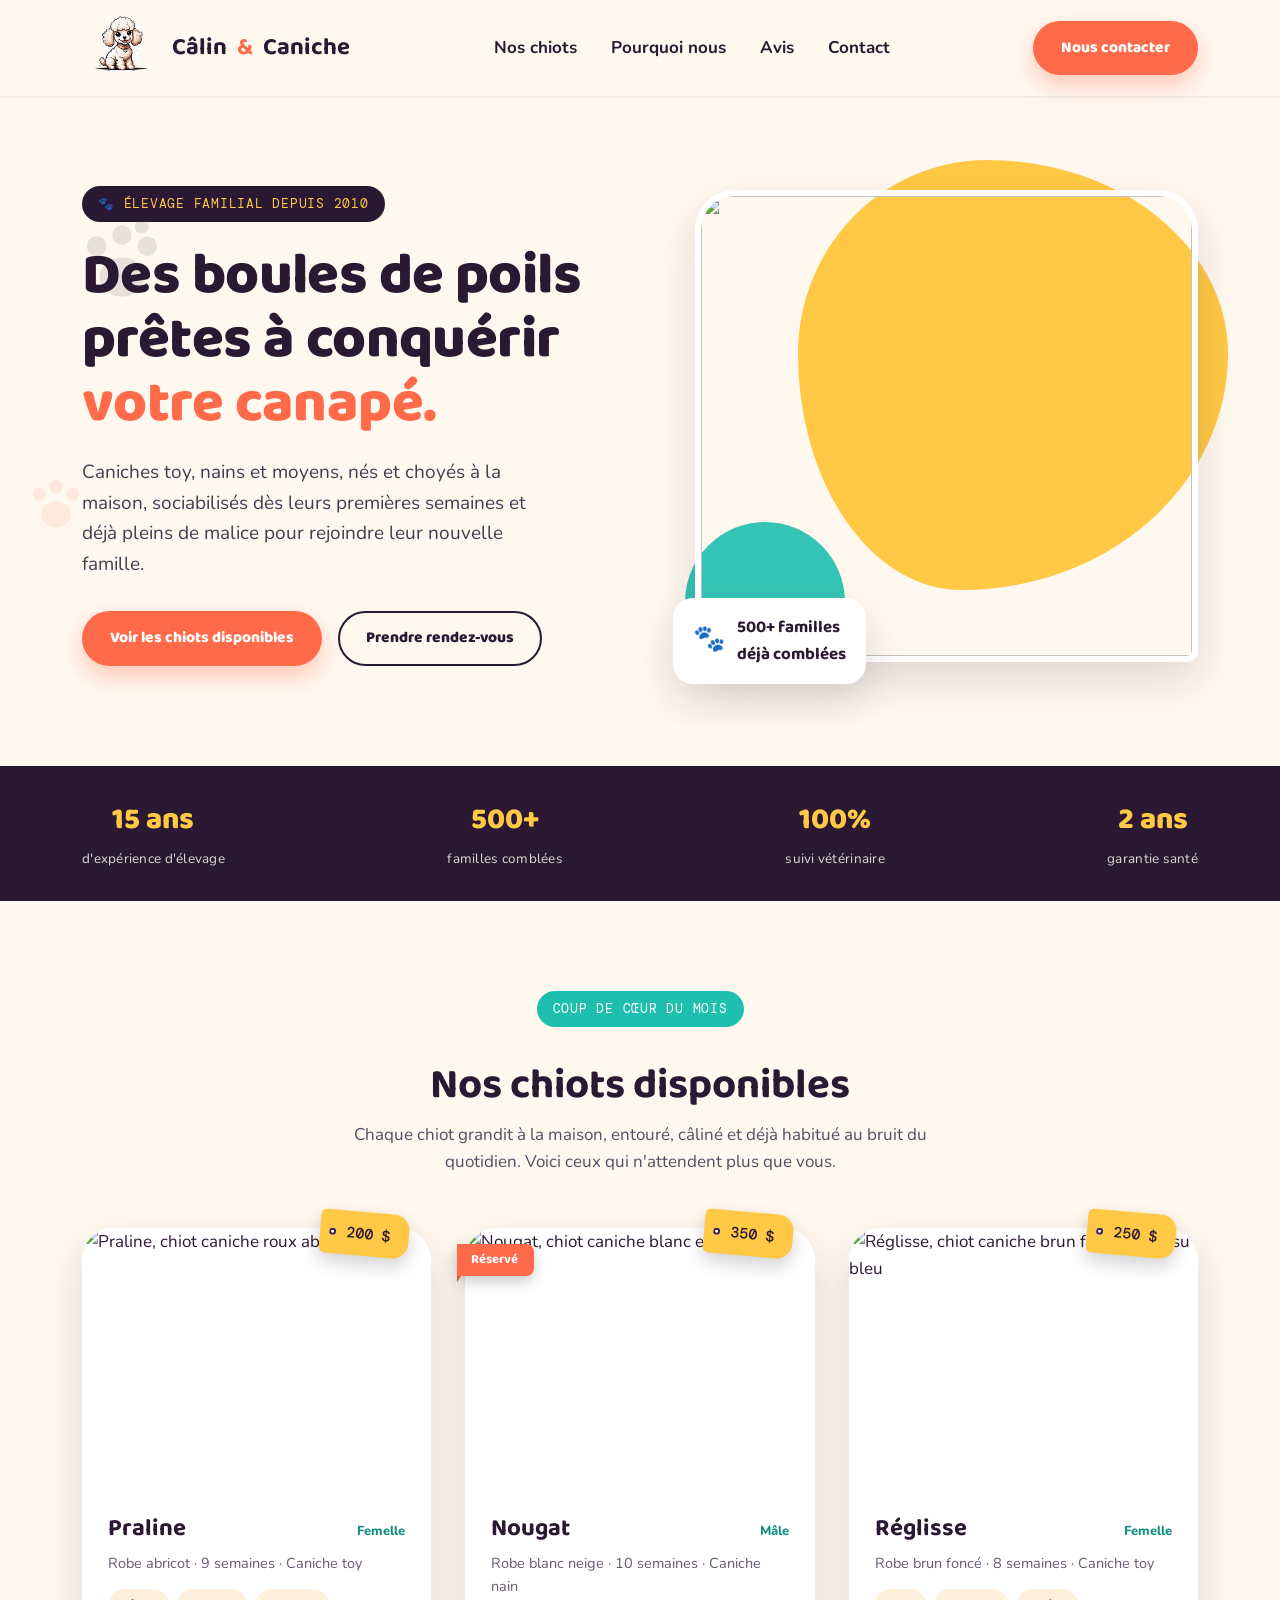
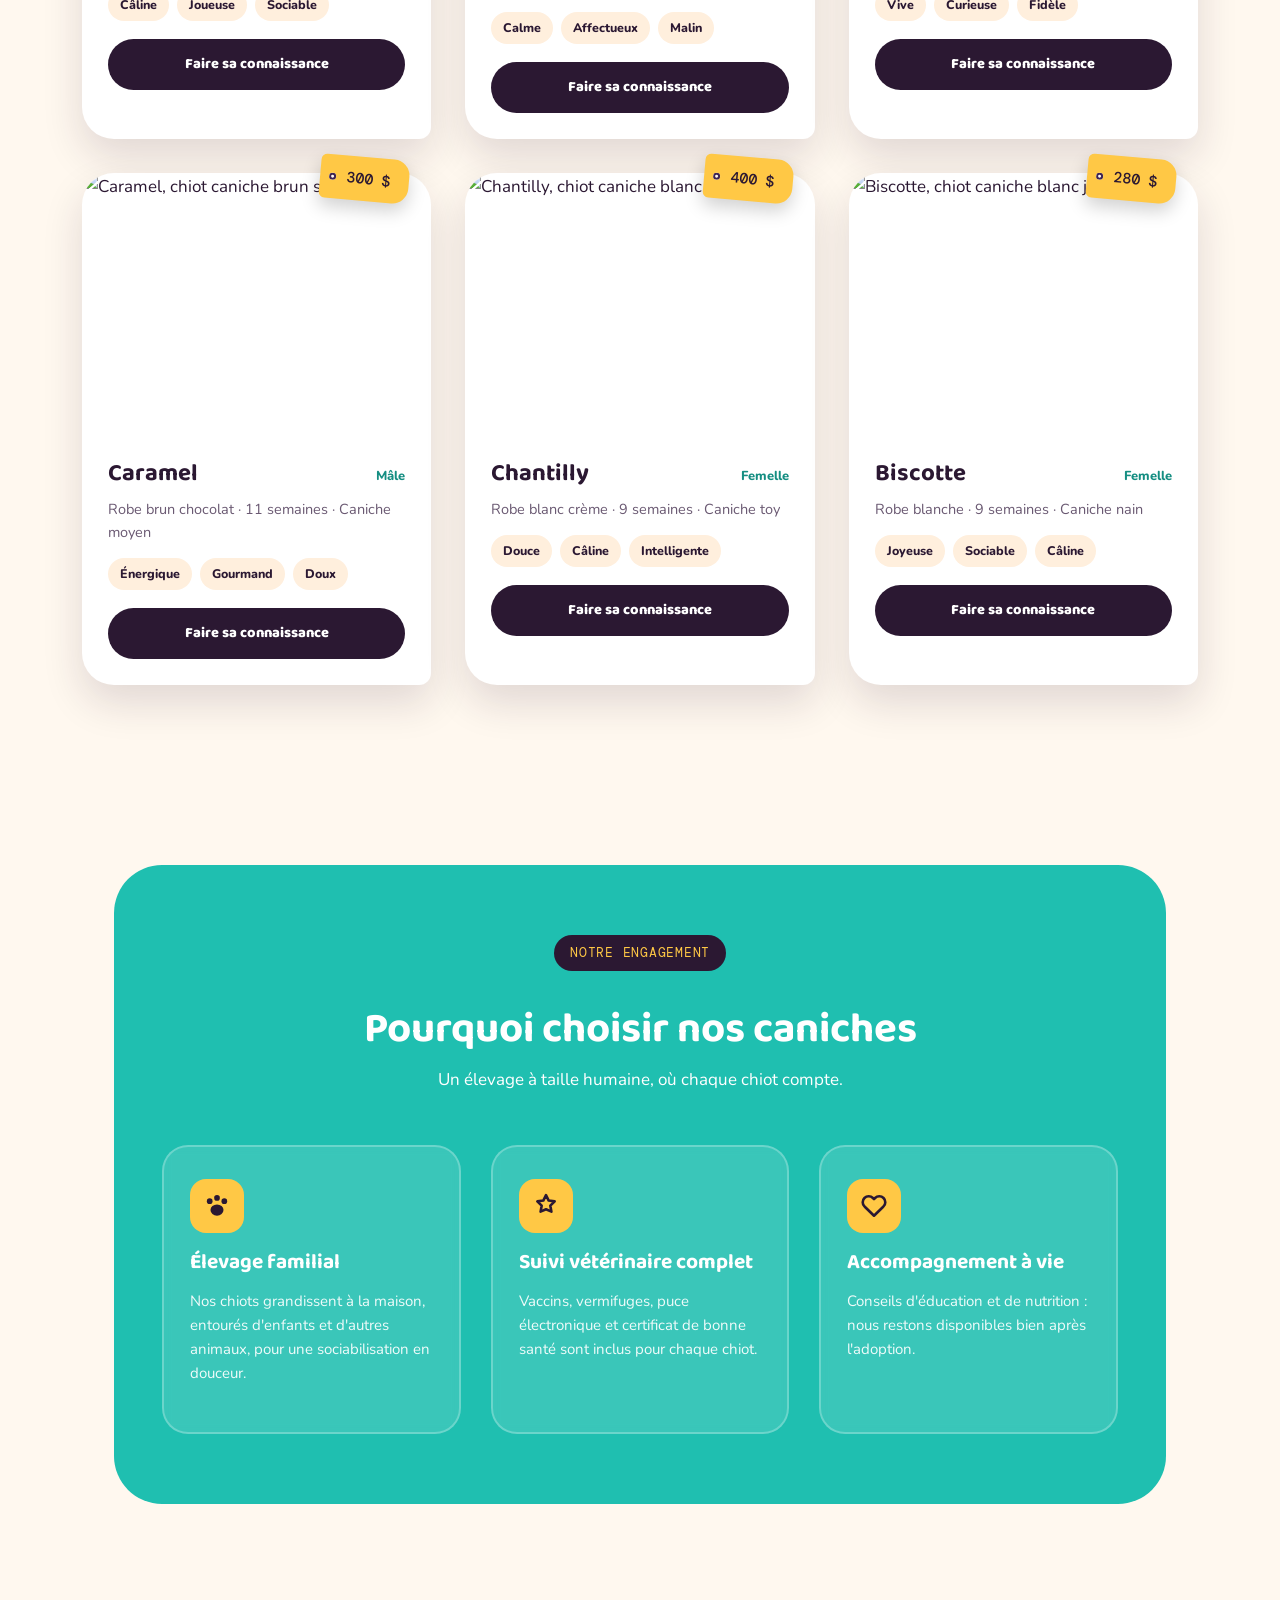
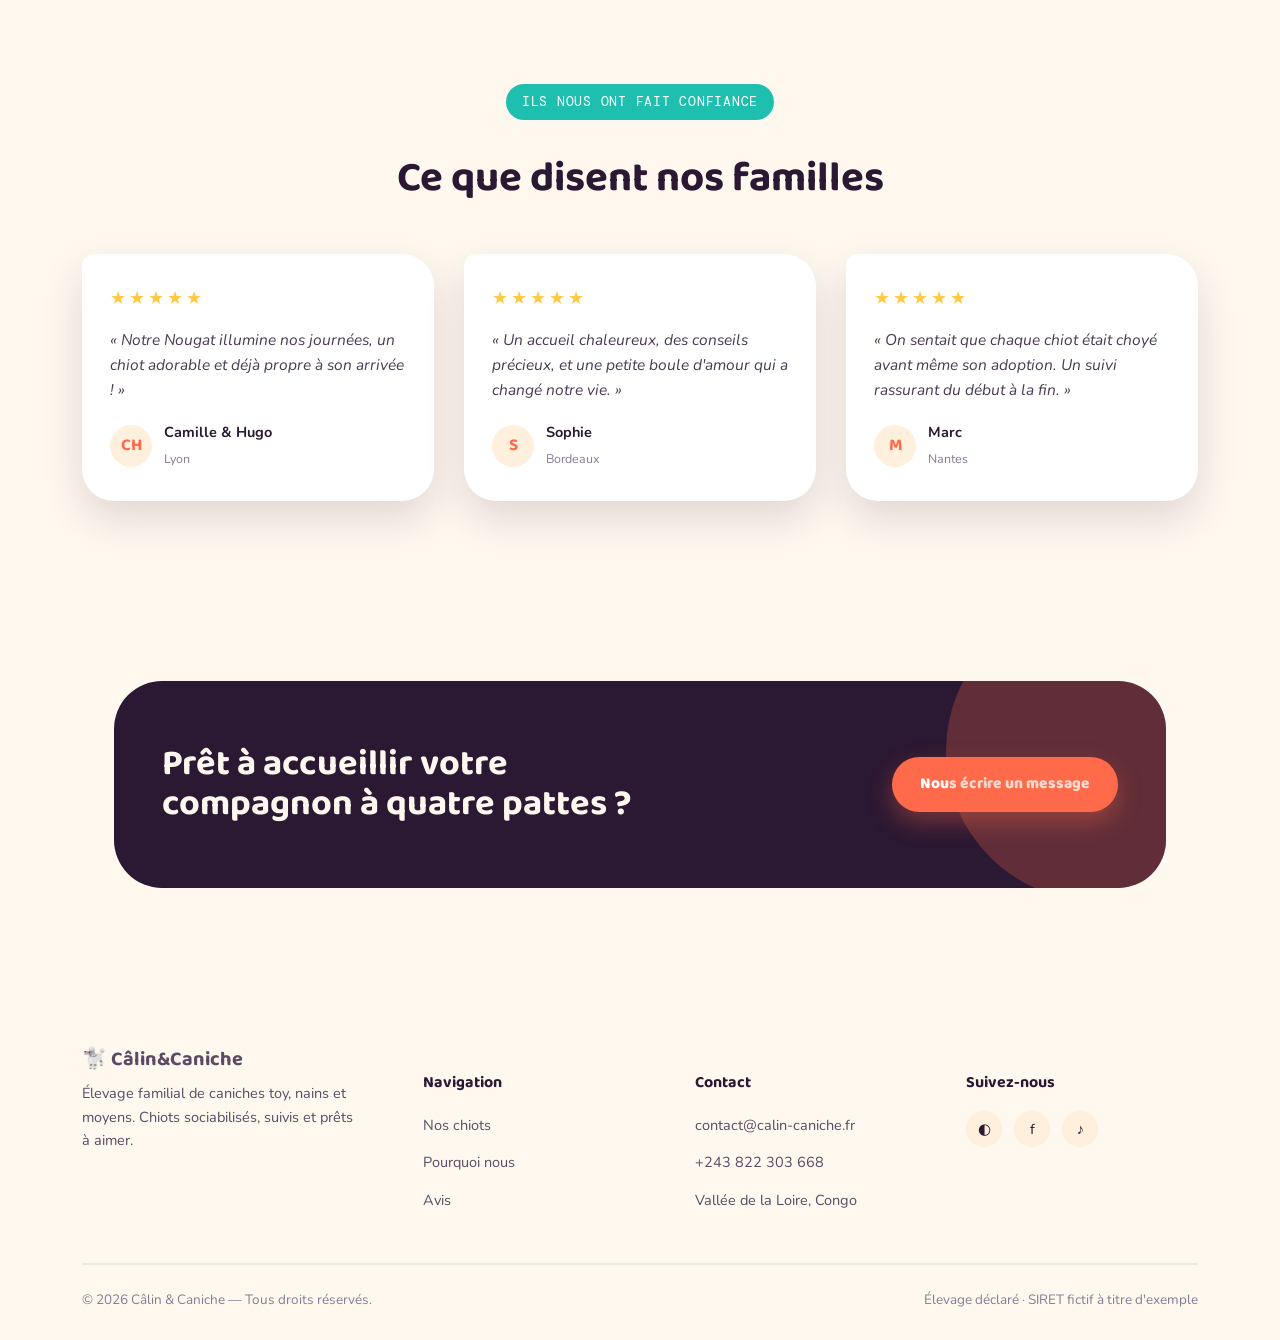
==== index.html @ e9e0a6a8 "premier commit, configuration" ====
<!doctype html>
<html lang="fr">
  <head>
    <meta charset="UTF-8" />
    <meta name="viewport" content="width=device-width, initial-scale=1.0" />
    <title>Câlin & Caniche — Élevage familial de caniches</title>
    <link rel="preconnect" href="https://fonts.googleapis.com" />
    <link rel="preconnect" href="https://fonts.gstatic.com" crossorigin />
    <link
      href="https://fonts.googleapis.com/css2?family=Baloo+2:wght@500;600;700;800&family=Nunito:ital,wght@0,400;0,600;0,700;0,800;1,600&family=DM+Mono:wght@500&display=swap"
      rel="stylesheet"
    />
    <link rel="stylesheet" href="style.css" />
  </head>
  <body>
    <header class="site">
      <div class="nav">
        <a href="#" class="logo">
          <img src="images/3-removebg-preview.png" alt="" />
          <p>Câlin</p>
          <p class="dot">&</p>
          <p>Caniche</p>
        </a>

        <!-- <a href="#" class="logo"><img src="images/logo.png" alt="">🐩 Câlin<span class="dot">&</span>Caniche</a> -->
        <nav class="links">
          <a href="#chiots">Nos chiots</a>
          <a href="#pourquoi">Pourquoi nous</a>
          <a href="#avis">Avis</a>
          <a href="#contact">Contact</a>
        </nav>
        <a href="https://wa.me/243822303668" class="btn btn-coral"
          >Nous contacter</a
        >
      </div>
    </header>

    <section class="hero">
      <div class="paw-bg">
        <svg
          width="90"
          height="90"
          style="top: 120px; left: 6%"
          viewBox="0 0 64 64"
          fill="var(--plum)"
        >
          <ellipse cx="32" cy="42" rx="16" ry="14" />
          <circle cx="14" cy="20" r="7" />
          <circle cx="32" cy="12" r="7" />
          <circle cx="50" cy="20" r="7" />
          <circle cx="46" cy="6" r="5" />
        </svg>
        <svg
          width="60"
          height="60"
          style="top: 60%; left: 2%"
          viewBox="0 0 64 64"
          fill="var(--coral)"
        >
          <ellipse cx="32" cy="42" rx="16" ry="14" />
          <circle cx="14" cy="20" r="7" />
          <circle cx="32" cy="12" r="7" />
          <circle cx="50" cy="20" r="7" />
        </svg>
      </div>
      <div class="wrap">
        <div class="hero-copy">
          <span class="eyebrow">🐾 Élevage familial depuis 2010</span>
          <h1>
            Des boules de poils<br />prêtes à conquérir<br /><span
              >votre canapé.</span
            >
          </h1>
          <p class="lead">
            Caniches toy, nains et moyens, nés et choyés à la maison,
            sociabilisés dès leurs premières semaines et déjà pleins de malice
            pour rejoindre leur nouvelle famille.
          </p>
          <div class="cta-row">
            <a href="#chiots" class="btn btn-coral"
              >Voir les chiots disponibles</a
            >
            <a href="#contact" class="btn btn-outline">Prendre rendez-vous</a>
          </div>
        </div>
        <div class="hero-art">
          <div class="blob"></div>
          <div class="blob-2"></div>
          <div class="hero-photo">
            <!-- <img
              src="https://images.unsplash.com/photo-1535914191444-2a3b177956c7?fm=jpg&q=80&w=900&auto=format&fit=crop"
              alt="Chiot caniche roux abricot, langue tirée, plein de malice"
            /> -->
            <img
              src="https://tse1.explicit.bing.net/th/id/OIP.CbDaAPAIcUBhJoUq0YxvnAHaHa?r=0&pid=ImgDet&w=199&h=199&c=7&dpr=1,5&o=7&rm=3"
              alt=""
            />
            <!-- <video autoplay muted loop playsinline>
              <source
                src="https://www.pexels.com/download/video/19828344/"
                type="video/mp4"
              />
            </video> -->
          </div>
          <div class="hero-badge">
            <span class="num">🐾</span> 500+ familles<br />déjà comblées
          </div>
        </div>
      </div>
    </section>

    <div class="stats">
      <div class="wrap">
        <div class="item"><b>15 ans</b><span>d'expérience d'élevage</span></div>
        <div class="item"><b>500+</b><span>familles comblées</span></div>
        <div class="item"><b>100%</b><span>suivi vétérinaire</span></div>
        <div class="item"><b>2 ans</b><span>garantie santé</span></div>
      </div>
    </div>

    <section id="chiots">
      <div class="wrap">
        <div class="section-head">
          <span class="eyebrow">Coup de cœur du mois</span>
          <h2>Nos chiots disponibles</h2>
          <p>
            Chaque chiot grandit à la maison, entouré, câliné et déjà habitué au
            bruit du quotidien. Voici ceux qui n'attendent plus que vous.
          </p>
        </div>

        <div class="dog-grid">
          <article class="dog-card">
            <div class="tag-price">200 $</div>
            <div class="dog-photo">
              <img
                src="https://images.unsplash.com/photo-1535914191444-2a3b177956c7?fm=jpg&q=80&w=700&auto=format&fit=crop"
                alt="Praline, chiot caniche roux abricot"
              />
            </div>
            <div class="dog-body">
              <div class="dog-name-row">
                <span class="dog-name">Praline</span
                ><span class="dog-sex">Femelle</span>
              </div>
              <div class="dog-meta">
                Robe abricot · 9 semaines · Caniche toy
              </div>
              <div class="chip-row">
                <span class="chip">Câline</span><span class="chip">Joueuse</span
                ><span class="chip">Sociable</span>
              </div>
              <a
                href="https://wa.me/243822303668?text=Bonjour,%20je%20suis%20intéressé%20par%20Praline.%20Est-elle%20toujours%20disponible%20?"
                class="btn btn-dark"
                >Faire sa connaissance</a
              >
            </div>
          </article>

          <article class="dog-card">
            <div class="ribbon">Réservé</div>
            <div class="tag-price">350 $</div>
            <div class="dog-photo">
              <img
                src="https://images.unsplash.com/photo-1591703225792-9a0feeca2e9c?fm=jpg&q=80&w=700&auto=format&fit=crop"
                alt="Nougat, chiot caniche blanc en manteau"
              />
            </div>
            <div class="dog-body">
              <div class="dog-name-row">
                <span class="dog-name">Nougat</span
                ><span class="dog-sex">Mâle</span>
              </div>
              <div class="dog-meta">
                Robe blanc neige · 10 semaines · Caniche nain
              </div>
              <div class="chip-row">
                <span class="chip">Calme</span
                ><span class="chip">Affectueux</span
                ><span class="chip">Malin</span>
              </div>
              <a href="#contact" class="btn btn-dark">Faire sa connaissance</a>
            </div>
          </article>

          <article class="dog-card">
            <div class="tag-price">250 $</div>
            <div class="dog-photo">
              <img
                src="https://images.unsplash.com/photo-1617330430529-fcc9778f60da?fm=jpg&q=80&w=700&auto=format&fit=crop"
                alt="Réglisse, chiot caniche brun foncé sur tissu bleu"
              />
            </div>
            <div class="dog-body">
              <div class="dog-name-row">
                <span class="dog-name">Réglisse</span
                ><span class="dog-sex">Femelle</span>
              </div>
              <div class="dog-meta">
                Robe brun foncé · 8 semaines · Caniche toy
              </div>
              <div class="chip-row">
                <span class="chip">Vive</span><span class="chip">Curieuse</span
                ><span class="chip">Fidèle</span>
              </div>
              <a href="#contact" class="btn btn-dark">Faire sa connaissance</a>
            </div>
          </article>

          <article class="dog-card">
            <div class="tag-price">300 $</div>
            <div class="dog-photo">
              <img
                src="https://images.unsplash.com/photo-1598411406847-267377a2cf9c?fm=jpg&q=80&w=700&auto=format&fit=crop"
                alt="Caramel, chiot caniche brun sur l'herbe"
              />
            </div>
            <div class="dog-body">
              <div class="dog-name-row">
                <span class="dog-name">Caramel</span
                ><span class="dog-sex">Mâle</span>
              </div>
              <div class="dog-meta">
                Robe brun chocolat · 11 semaines · Caniche moyen
              </div>
              <div class="chip-row">
                <span class="chip">Énergique</span
                ><span class="chip">Gourmand</span
                ><span class="chip">Doux</span>
              </div>
              <a href="#contact" class="btn btn-dark">Faire sa connaissance</a>
            </div>
          </article>

          <article class="dog-card">
            <div class="tag-price">400 $</div>
            <div class="dog-photo">
              <img
                src="https://images.unsplash.com/photo-1612035674129-7840a6e7f43a?fm=jpg&q=80&w=700&auto=format&fit=crop"
                alt="Chantilly, chiot caniche blanc crème"
              />
            </div>
            <div class="dog-body">
              <div class="dog-name-row">
                <span class="dog-name">Chantilly</span
                ><span class="dog-sex">Femelle</span>
              </div>
              <div class="dog-meta">
                Robe blanc crème · 9 semaines · Caniche toy
              </div>
              <div class="chip-row">
                <span class="chip">Douce</span><span class="chip">Câline</span
                ><span class="chip">Intelligente</span>
              </div>
              <a href="#contact" class="btn btn-dark">Faire sa connaissance</a>
            </div>
          </article>

          <article class="dog-card">
            <div class="tag-price">280 $</div>
            <div class="dog-photo">
              <img
                src="https://images.unsplash.com/photo-1591703225792-9a0feeca2e9c?fm=jpg&q=80&w=700&auto=format&fit=crop&flip=h"
                alt="Biscotte, chiot caniche blanc joueur"
              />
            </div>
            <div class="dog-body">
              <div class="dog-name-row">
                <span class="dog-name">Biscotte</span
                ><span class="dog-sex">Femelle</span>
              </div>
              <div class="dog-meta">
                Robe blanche · 9 semaines · Caniche nain
              </div>
              <div class="chip-row">
                <span class="chip">Joyeuse</span
                ><span class="chip">Sociable</span
                ><span class="chip">Câline</span>
              </div>
              <a href="#contact" class="btn btn-dark">Faire sa connaissance</a>
            </div>
          </article>
        </div>
      </div>
    </section>

    <section id="pourquoi">
      <div class="wrap">
        <div class="features">
          <div class="section-head">
            <span class="eyebrow">Notre engagement</span>
            <h2>Pourquoi choisir nos caniches</h2>
            <p>Un élevage à taille humaine, où chaque chiot compte.</p>
          </div>
          <div class="feat-grid">
            <div class="feat-card">
              <div class="feat-icon">
                <svg
                  width="26"
                  height="26"
                  viewBox="0 0 64 64"
                  fill="var(--plum)"
                >
                  <ellipse cx="32" cy="42" rx="16" ry="14" />
                  <circle cx="14" cy="20" r="7" />
                  <circle cx="32" cy="12" r="7" />
                  <circle cx="50" cy="20" r="7" />
                </svg>
              </div>
              <h3>Élevage familial</h3>
              <p>
                Nos chiots grandissent à la maison, entourés d'enfants et
                d'autres animaux, pour une sociabilisation en douceur.
              </p>
            </div>
            <div class="feat-card">
              <div class="feat-icon">
                <svg
                  width="26"
                  height="26"
                  viewBox="0 0 24 24"
                  fill="none"
                  stroke="var(--plum)"
                  stroke-width="2.4"
                  stroke-linecap="round"
                  stroke-linejoin="round"
                >
                  <path
                    d="M12 2l2.5 5 5.5.7-4 4 1 5.5L12 15l-5 2.2 1-5.5-4-4 5.5-.7z"
                  />
                </svg>
              </div>
              <h3>Suivi vétérinaire complet</h3>
              <p>
                Vaccins, vermifuges, puce électronique et certificat de bonne
                santé sont inclus pour chaque chiot.
              </p>
            </div>
            <div class="feat-card">
              <div class="feat-icon">
                <svg
                  width="26"
                  height="26"
                  viewBox="0 0 24 24"
                  fill="none"
                  stroke="var(--plum)"
                  stroke-width="2.4"
                  stroke-linecap="round"
                  stroke-linejoin="round"
                >
                  <path
                    d="M20.8 4.6a5.5 5.5 0 0 0-7.8 0L12 5.6l-1-1a5.5 5.5 0 0 0-7.8 7.8l1 1L12 21l7.8-7.6 1-1a5.5 5.5 0 0 0 0-7.8z"
                  />
                </svg>
              </div>
              <h3>Accompagnement à vie</h3>
              <p>
                Conseils d'éducation et de nutrition : nous restons disponibles
                bien après l'adoption.
              </p>
            </div>
          </div>
        </div>
      </div>
    </section>

    <section id="avis">
      <div class="wrap">
        <div class="section-head">
          <span class="eyebrow">Ils nous ont fait confiance</span>
          <h2>Ce que disent nos familles</h2>
        </div>
        <div class="testi-grid">
          <div class="testi-card">
            <div class="stars">★★★★★</div>
            <p class="quote">
              « Notre Nougat illumine nos journées, un chiot adorable et déjà
              propre à son arrivée ! »
            </p>
            <div class="testi-who">
              <div class="testi-avatar">CH</div>
              <div><b>Camille & Hugo</b><span>Lyon</span></div>
            </div>
          </div>
          <div class="testi-card">
            <div class="stars">★★★★★</div>
            <p class="quote">
              « Un accueil chaleureux, des conseils précieux, et une petite
              boule d'amour qui a changé notre vie. »
            </p>
            <div class="testi-who">
              <div class="testi-avatar">S</div>
              <div><b>Sophie</b><span>Bordeaux</span></div>
            </div>
          </div>
          <div class="testi-card">
            <div class="stars">★★★★★</div>
            <p class="quote">
              « On sentait que chaque chiot était choyé avant même son adoption.
              Un suivi rassurant du début à la fin. »
            </p>
            <div class="testi-who">
              <div class="testi-avatar">M</div>
              <div><b>Marc</b><span>Nantes</span></div>
            </div>
          </div>
        </div>
      </div>
    </section>

    <section id="contact">
      <div class="wrap">
        <div class="cta-banner">
          <div class="blob-3"></div>
          <h2>Prêt à accueillir votre compagnon à quatre pattes ?</h2>
          <a href="mailto:contact@calin-caniche.fr" class="btn btn-coral"
            >Nous écrire un message</a
          >
        </div>
      </div>
    </section>

    <footer>
      <div class="wrap">
        <div class="foot-grid">
          <div>
            <a href="#" class="logo" style="font-size: 20px"
              >🐩 Câlin&Caniche</a
            >
            <p class="foot-desc">
              Élevage familial de caniches toy, nains et moyens. Chiots
              sociabilisés, suivis et prêts à aimer.
            </p>
          </div>
          <div>
            <h4>Navigation</h4>
            <ul>
              <li><a href="#chiots">Nos chiots</a></li>
              <li><a href="#pourquoi">Pourquoi nous</a></li>
              <li><a href="#avis">Avis</a></li>
            </ul>
          </div>
          <div>
            <h4>Contact</h4>
            <ul>
              <li>
                <a href="mailto:contact@calin-caniche.fr"
                  >contact@calin-caniche.fr</a
                >
              </li>
              <li><a href="tel:2438200000000">+243 822 303 668</a></li>
              <li><a href="#">Vallée de la Loire, Congo</a></li>
            </ul>
          </div>
          <div>
            <h4>Suivez-nous</h4>
            <div class="social-row">
              <a href="#" aria-label="Instagram">◐</a>
              <a href="#" aria-label="Facebook">f</a>
              <a href="#" aria-label="TikTok">♪</a>
            </div>
          </div>
        </div>
        <div class="foot-bottom">
          <span>© 2026 Câlin & Caniche — Tous droits réservés.</span>
          <span>Élevage déclaré · SIRET fictif à titre d'exemple</span>
        </div>
      </div>
    </footer>
  </body>
</html>
---- style.css ----
:root {
  --cream: #fff8ef;
  --cream-2: #ffefdd;
  --plum: #2b1832;
  --plum-2: #3e2452;
  --coral: #ff6b4a;
  --coral-dark: #e1502f;
  --turquoise: #1fbfb0;
  --turquoise-dark: #158e82;
  --yellow: #ffc845;
  --pink: #ff8fa6;
  --ink: #2b1832;
  --white: #ffffff;
  --shadow: 0 18px 40px rgba(43, 24, 50, 0.14);
}

* {
  box-sizing: border-box;
}
html {
  scroll-behavior: smooth;
}
body {
  margin: 0;
  background: var(--cream);
  /* background-color: white; */
  color: var(--ink);
  font-family: "Nunito", sans-serif;
  font-size: 17px;
  line-height: 1.6;
  overflow-x: hidden;
}
h1,
h2,
h3,
.logo {
  font-family: "Baloo 2", sans-serif;
  line-height: 1.1;
  margin: 0;
}
a {
  color: inherit;
  text-decoration: none;
}
img {
  max-width: 100%;
  display: block;
}
.mono {
  font-family: "DM Mono", monospace;
}
.wrap {
  max-width: 1180px;
  margin: 0 auto;
  padding: 0 32px;
}
::selection {
  background: var(--yellow);
  color: var(--plum);
}
:focus-visible {
  outline: 3px solid var(--turquoise);
  outline-offset: 3px;
}

/* ---------- decorative paw pattern ---------- */
.paw-bg {
  position: absolute;
  inset: 0;
  pointer-events: none;
  overflow: hidden;
  z-index: 0;
}
.paw-bg svg {
  position: absolute;
  opacity: 0.1;
}

/* ---------- NAV ---------- */
header.site {
  position: sticky;
  top: 0;
  z-index: 50;
  background: rgba(255, 248, 239, 0.88);
  backdrop-filter: blur(10px);
  border-bottom: 2px solid rgba(43, 24, 50, 0.06);
  margin: 0;
  padding: 0;
}
.nav {
  display: flex;
  align-items: center;
  justify-content: space-between;
  padding: 8px 32px;
  max-width: 1180px;
  margin: 0 auto;
}
.logo {
  font-size: 24px;
  font-weight: 700;
  color: var(--plum);
  display: flex;
  align-items: center;
  gap: 10px;
  /* border: 1px solid black; */
}
.logo .dot {
  color: var(--coral);
}
.logo img {
  padding: 0;
  margin: 0;
  width: 80px;
  height: 80px;
  object-fit: contain;
  padding-bottom: 10px;
  /* border: 1px solid black; */
}
nav.links {
  display: flex;
  gap: 34px;
  font-weight: 700;
}
nav.links a {
  position: relative;
  padding: 4px 0;
}
nav.links a::after {
  content: "";
  position: absolute;
  left: 0;
  bottom: -4px;
  width: 0;
  height: 3px;
  background: var(--coral);
  border-radius: 4px;
  transition: width 0.25s ease;
}
nav.links a:hover::after {
  width: 100%;
}
.btn {
  display: inline-flex;
  align-items: center;
  justify-content: center;
  gap: 8px;
  padding: 13px 26px;
  border-radius: 999px;
  font-weight: 800;
  font-family: "Baloo 2", sans-serif;
  font-size: 15.5px;
  border: 2px solid transparent;
  cursor: pointer;
  transition:
    transform 0.18s ease,
    box-shadow 0.18s ease;
}
.btn:hover {
  transform: translateY(-3px);
}
.btn-coral {
  background: var(--coral);
  color: var(--white);
  box-shadow: 0 10px 24px rgba(255, 107, 74, 0.35);
}
.btn-coral:hover {
  box-shadow: 0 14px 30px rgba(255, 107, 74, 0.45);
}
.btn-outline {
  background: transparent;
  color: var(--plum);
  border-color: var(--plum);
}
.btn-outline:hover {
  background: var(--plum);
  color: var(--white);
}
.btn-dark {
  background: var(--plum);
  color: var(--white);
}
.btn-dark:hover {
  box-shadow: 0 14px 30px rgba(43, 24, 50, 0.35);
}

/* ---------- HERO ---------- */
.hero {
  position: relative;
  padding: 88px 0 60px;
  overflow: hidden;
}
.hero .wrap {
  position: relative;
  z-index: 2;
  display: grid;
  grid-template-columns: 1.05fr 0.95fr;
  gap: 56px;
  align-items: center;
}
.eyebrow {
  display: inline-flex;
  align-items: center;
  gap: 8px;
  background: var(--plum);
  color: var(--yellow);
  font-family: "DM Mono", monospace;
  font-size: 12.5px;
  letter-spacing: 0.06em;
  padding: 8px 16px;
  border-radius: 999px;
  margin-bottom: 22px;
  text-transform: uppercase;
}
.hero h1 {
  font-size: clamp(38px, 5vw, 58px);
  color: var(--plum);
  font-weight: 800;
  letter-spacing: -0.01em;
}
.hero h1 span {
  color: var(--coral);
}
.hero p.lead {
  font-size: 19px;
  color: #4a3a52;
  max-width: 480px;
  margin: 22px 0 32px;
}
.hero .cta-row {
  display: flex;
  gap: 16px;
  flex-wrap: wrap;
}

.hero-art {
  position: relative;
}
.blob {
  position: absolute;
  width: 430px;
  height: 430px;
  border-radius: 44% 56% 62% 38% / 45% 45% 55% 55%;
  background: var(--yellow);
  top: -30px;
  right: -30px;
  z-index: 0;
}
.blob-2 {
  position: absolute;
  width: 160px;
  height: 160px;
  border-radius: 50%;
  background: var(--turquoise);
  bottom: -20px;
  left: -10px;
  z-index: 0;
  opacity: 0.9;
}
.hero-photo {
  position: relative;
  z-index: 1;
  border-radius: 40px 40px 12px 40px;
  overflow: hidden;
  box-shadow: var(--shadow);
  border: 6px solid var(--white);
}
.hero-photo img {
  width: 100%;
  height: 460px;
  object-fit: cover;
}
.hero-badge {
  position: absolute;
  z-index: 3;
  bottom: -22px;
  left: -22px;
  background: var(--white);
  border-radius: 20px;
  padding: 16px 20px;
  box-shadow: var(--shadow);
  display: flex;
  align-items: center;
  gap: 12px;
  font-family: "Baloo 2";
  font-weight: 700;
  color: var(--plum);
}
.hero-badge .num {
  font-size: 26px;
  color: var(--coral);
}

/* ---------- STAT STRIP ---------- */
.stats {
  background: var(--plum);
  color: var(--cream);
  padding: 30px 0;
  margin-top: 40px;
}
.stats .wrap {
  display: flex;
  justify-content: space-between;
  flex-wrap: wrap;
  gap: 24px;
  text-align: center;
}
.stats .item b {
  display: block;
  font-family: "Baloo 2";
  font-size: 30px;
  color: var(--yellow);
  font-weight: 800;
}
.stats .item span {
  font-size: 13.5px;
  opacity: 0.85;
  letter-spacing: 0.02em;
}

/* ---------- SECTION HEADERS ---------- */
section {
  padding: 90px 0;
  position: relative;
}
.section-head {
  max-width: 620px;
  margin: 0 auto 52px;
  text-align: center;
}
.section-head .eyebrow {
  background: var(--turquoise);
  color: var(--white);
}
.section-head h2 {
  font-size: clamp(30px, 4vw, 42px);
  color: var(--plum);
  margin-top: 14px;
}
.section-head p {
  color: #5b4a63;
  margin-top: 12px;
  font-size: 17px;
}

/* ---------- DOG CARDS ---------- */
.dog-grid {
  display: grid;
  grid-template-columns: repeat(3, 1fr);
  gap: 34px;
}
.dog-card {
  position: relative;
  background: var(--white);
  border-radius: 32px 32px 12px 32px;
  box-shadow: var(--shadow);
  overflow: visible;
  padding-bottom: 26px;
  transition:
    transform 0.25s ease,
    box-shadow 0.25s ease;
}
.dog-card:hover {
  transform: translateY(-8px);
  box-shadow: 0 26px 50px rgba(43, 24, 50, 0.2);
}
.dog-photo {
  position: relative;
  border-radius: 32px 32px 0 0;
  overflow: hidden;
  height: 260px;
}
.dog-photo img {
  width: 100%;
  height: 100%;
  object-fit: cover;
  transition: transform 0.5s ease;
}
.dog-card:hover .dog-photo img {
  transform: scale(1.06);
}

.tag-price {
  position: absolute;
  top: -16px;
  right: 22px;
  z-index: 4;
  background: var(--yellow);
  color: var(--plum);
  padding: 10px 18px 10px 26px;
  font-family: "DM Mono", monospace;
  font-weight: 500;
  font-size: 15px;
  border-radius: 6px 16px 16px 6px;
  transform: rotate(5deg);
  box-shadow: 0 8px 18px rgba(0, 0, 0, 0.18);
}
.tag-price::before {
  content: "";
  position: absolute;
  left: 9px;
  top: 50%;
  transform: translateY(-50%);
  width: 7px;
  height: 7px;
  border-radius: 50%;
  background: var(--cream);
  box-shadow: inset 0 0 0 2px var(--plum-2);
}

.ribbon {
  position: absolute;
  top: 16px;
  left: -8px;
  z-index: 4;
  background: var(--coral);
  color: var(--white);
  font-family: "Baloo 2";
  font-weight: 700;
  font-size: 13px;
  padding: 6px 16px 6px 14px;
  border-radius: 0 8px 8px 0;
  box-shadow: 0 6px 14px rgba(0, 0, 0, 0.2);
}
.ribbon::after {
  content: "";
  position: absolute;
  left: 0;
  top: 100%;
  border-width: 6px 4px 0 0;
  border-style: solid;
  border-color: var(--coral-dark) transparent transparent transparent;
}

.dog-body {
  padding: 22px 26px 0;
}
.dog-name-row {
  display: flex;
  justify-content: space-between;
  align-items: baseline;
}
.dog-name {
  font-family: "Baloo 2";
  font-size: 24px;
  font-weight: 700;
  color: var(--plum);
}
.dog-sex {
  font-size: 13px;
  color: var(--turquoise-dark);
  font-weight: 800;
}
.dog-meta {
  font-size: 14.5px;
  color: #6a5972;
  margin-top: 4px;
}
.chip-row {
  display: flex;
  flex-wrap: wrap;
  gap: 8px;
  margin: 14px 0 18px;
}
.chip {
  background: var(--cream-2);
  color: var(--plum);
  font-size: 12.5px;
  font-weight: 800;
  padding: 6px 12px;
  border-radius: 999px;
}
.dog-body .btn {
  width: 100%;
  padding: 12px;
  font-size: 14.5px;
}

/* ---------- FEATURES ---------- */
.features {
  background: var(--turquoise);
  border-radius: 48px;
  margin: 0 32px;
  padding: 70px 48px;
  color: var(--white);
}
.features .section-head h2,
.features .section-head p {
  color: var(--white);
}
.features .section-head .eyebrow {
  background: var(--plum);
  color: var(--yellow);
}
.feat-grid {
  display: grid;
  grid-template-columns: repeat(3, 1fr);
  gap: 30px;
}
.feat-card {
  background: rgba(255, 255, 255, 0.12);
  border: 2px solid rgba(255, 255, 255, 0.25);
  border-radius: 26px;
  padding: 32px 26px;
  backdrop-filter: blur(4px);
}
.feat-icon {
  width: 54px;
  height: 54px;
  border-radius: 16px;
  background: var(--yellow);
  display: flex;
  align-items: center;
  justify-content: center;
  margin-bottom: 18px;
}
.feat-card h3 {
  font-family: "Baloo 2";
  font-size: 21px;
  margin-bottom: 10px;
}
.feat-card p {
  font-size: 15px;
  opacity: 0.92;
}

/* ---------- TESTIMONIALS ---------- */
.testi-grid {
  display: grid;
  grid-template-columns: repeat(3, 1fr);
  gap: 30px;
}
.testi-card {
  background: var(--white);
  border-radius: 12px 32px 32px 32px;
  padding: 30px 28px;
  box-shadow: var(--shadow);
  position: relative;
}
.testi-card .stars {
  color: var(--yellow);
  font-size: 18px;
  letter-spacing: 3px;
  margin-bottom: 14px;
}
.testi-card p.quote {
  font-size: 15.5px;
  color: #4a3a52;
  font-style: italic;
}
.testi-who {
  margin-top: 18px;
  display: flex;
  align-items: center;
  gap: 12px;
}
.testi-avatar {
  width: 42px;
  height: 42px;
  border-radius: 50%;
  background: var(--cream-2);
  display: flex;
  align-items: center;
  justify-content: center;
  font-family: "Baloo 2";
  font-weight: 700;
  color: var(--coral);
}
.testi-who b {
  display: block;
  font-size: 14.5px;
  color: var(--plum);
}
.testi-who span {
  font-size: 12.5px;
  color: #8a7a91;
}

/* ---------- CTA BANNER ---------- */
.cta-banner {
  background: var(--plum);
  border-radius: 48px;
  margin: 0 32px;
  padding: 64px 48px;
  display: flex;
  align-items: center;
  justify-content: space-between;
  gap: 30px;
  flex-wrap: wrap;
  color: var(--cream);
  position: relative;
  overflow: hidden;
}
.cta-banner h2 {
  font-size: clamp(26px, 3.4vw, 36px);
  max-width: 520px;
}
.cta-banner .blob-3 {
  position: absolute;
  width: 300px;
  height: 300px;
  border-radius: 50%;
  background: var(--coral);
  opacity: 0.25;
  right: -80px;
  top: -80px;
}

/* ---------- FOOTER ---------- */
footer {
  padding: 70px 0 30px;
}
.foot-grid {
  display: grid;
  grid-template-columns: 1.3fr 1fr 1fr 1fr;
  gap: 40px;
  margin-bottom: 50px;
}
.foot-grid h4 {
  font-family: "Baloo 2";
  color: var(--plum);
  margin-bottom: 16px;
  font-size: 16px;
}
.foot-grid ul {
  list-style: none;
  padding: 0;
  margin: 0;
  display: flex;
  flex-direction: column;
  gap: 10px;
}
.foot-grid a {
  color: #5b4a63;
  font-size: 14.5px;
}
.foot-grid a:hover {
  color: var(--coral);
}
.foot-desc {
  color: #5b4a63;
  font-size: 14.5px;
  max-width: 280px;
  margin-top: 12px;
}
.foot-bottom {
  border-top: 2px solid rgba(43, 24, 50, 0.08);
  padding-top: 24px;
  display: flex;
  justify-content: space-between;
  flex-wrap: wrap;
  gap: 12px;
  font-size: 13.5px;
  color: #8a7a91;
}
.social-row {
  display: flex;
  gap: 12px;
}
.social-row a {
  width: 36px;
  height: 36px;
  border-radius: 50%;
  background: var(--cream-2);
  display: flex;
  align-items: center;
  justify-content: center;
  color: var(--plum);
}
.social-row a:hover {
  background: var(--coral);
  color: var(--white);
}

/* ---------- RESPONSIVE ---------- */
@media (max-width: 980px) {
  .hero .wrap {
    grid-template-columns: 1fr;
  }
  .hero-art {
    order: -1;
    max-width: 460px;
    margin: 0 auto;
  }
  .dog-grid,
  .feat-grid,
  .testi-grid {
    grid-template-columns: repeat(2, 1fr);
  }
  .foot-grid {
    grid-template-columns: 1fr 1fr;
  }
  .features,
  .cta-banner {
    margin: 0 16px;
    padding: 50px 26px;
  }
}
@media (max-width: 335px) {
  nav.links {
    display: none;
  }
  .wrap {
    padding: 0 20px;
  }
  .dog-grid,
  .feat-grid,
  .testi-grid {
    grid-template-columns: 1fr;
  }
  .stats .wrap {
    justify-content: center;
  }
  .foot-grid {
    grid-template-columns: 1fr;
  }
  .cta-banner {
    flex-direction: column;
    text-align: center;
  }
}
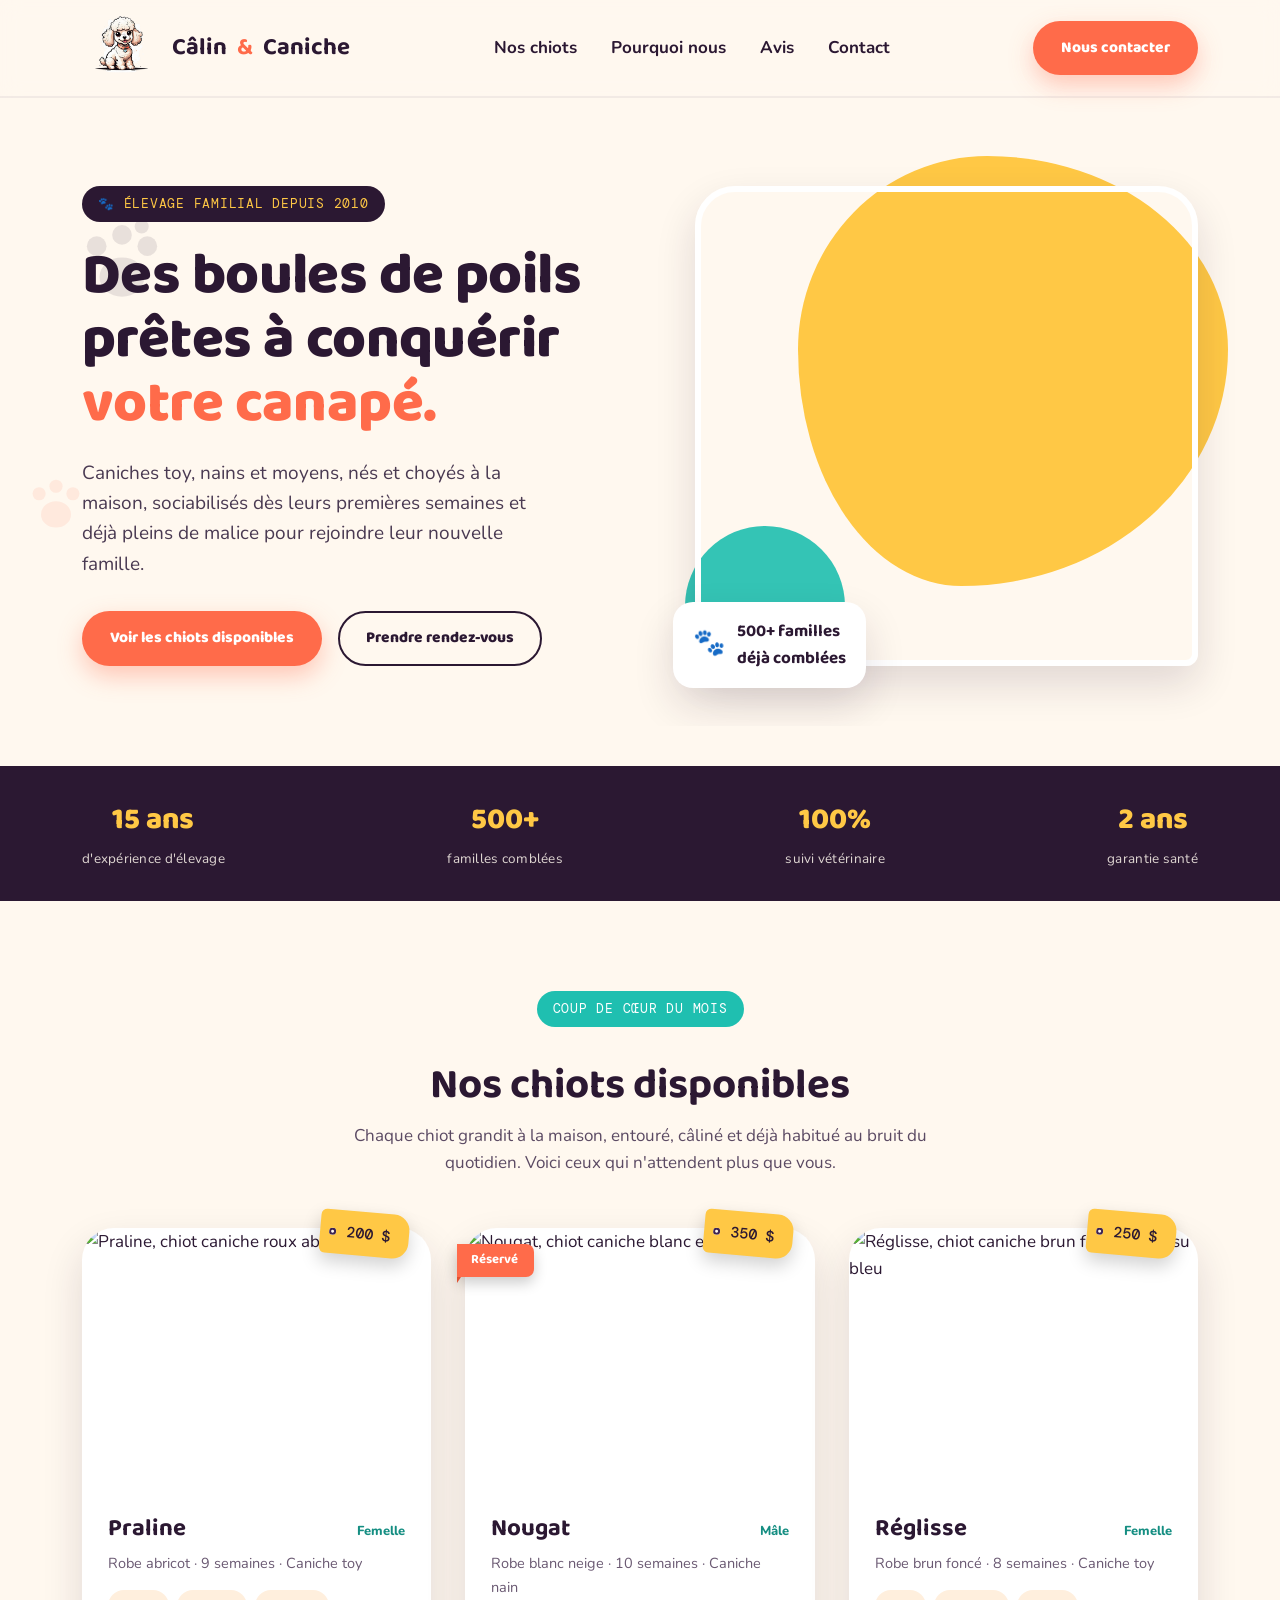
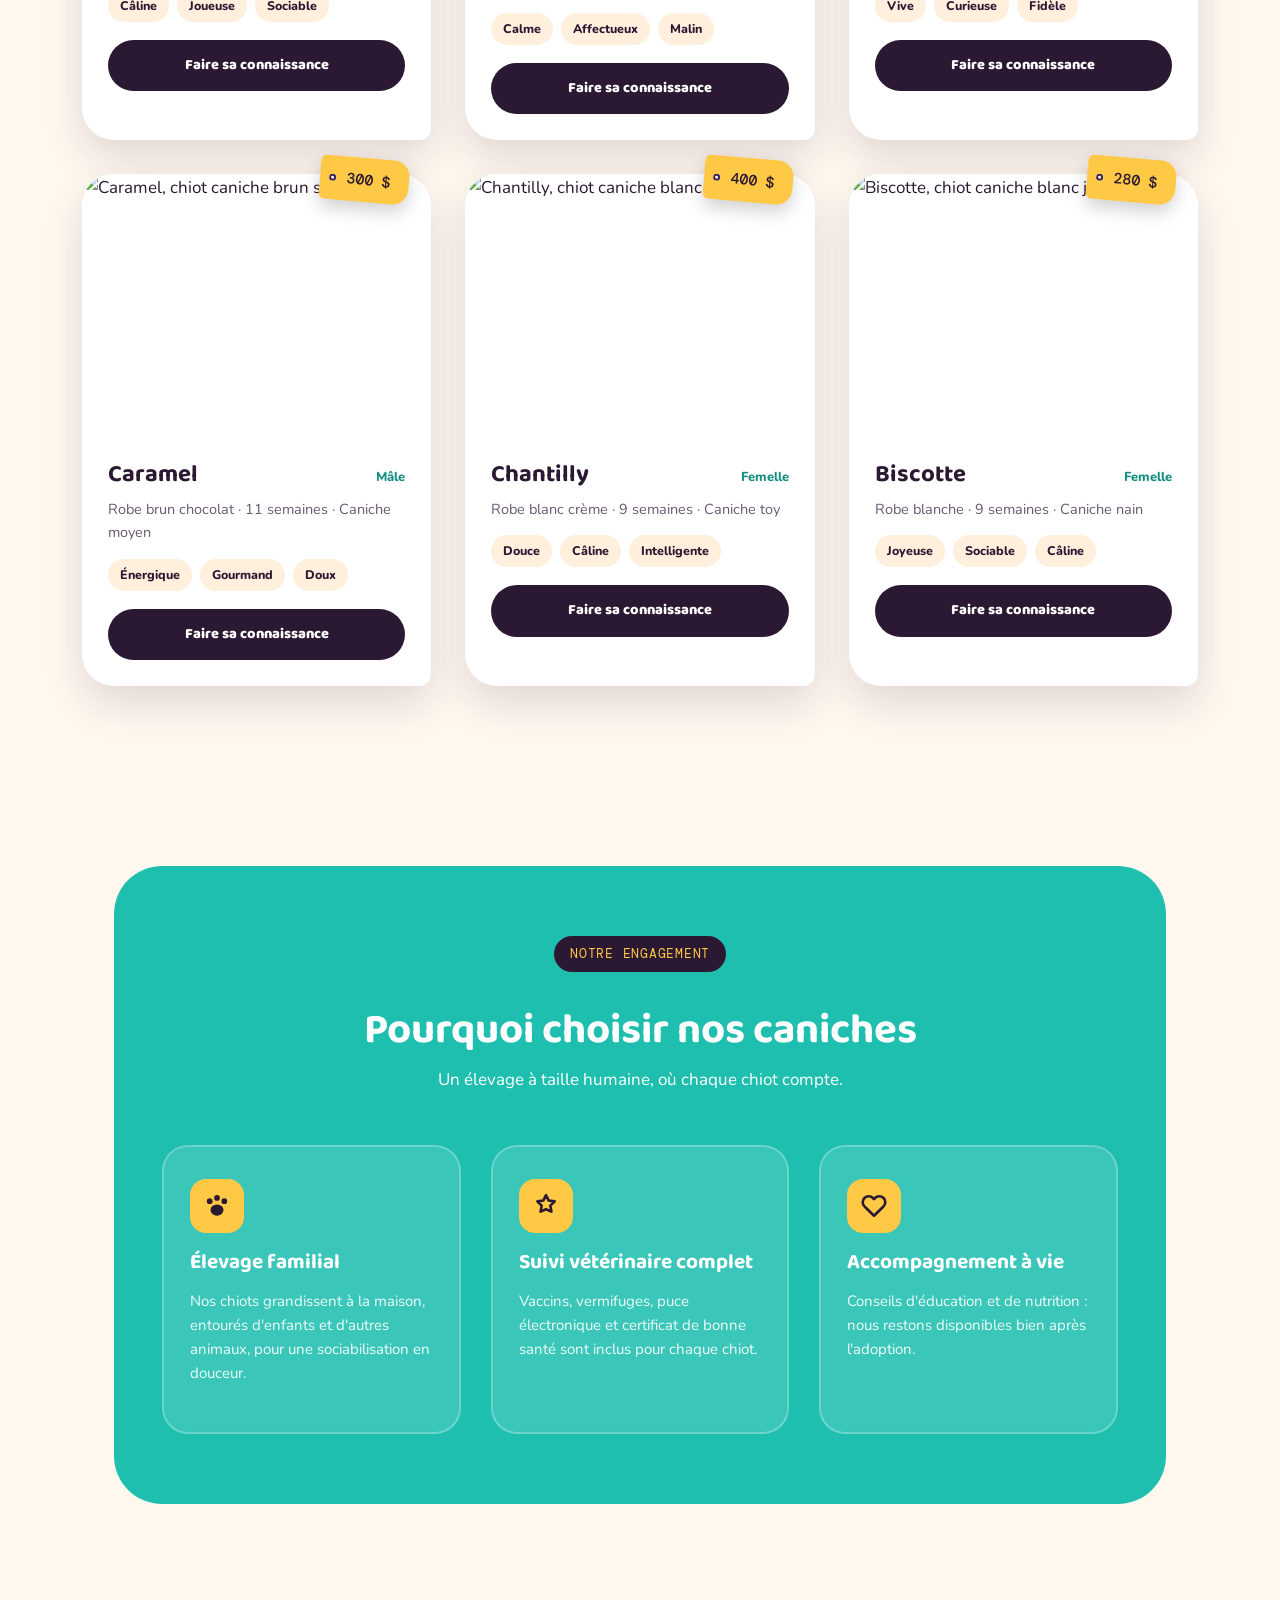
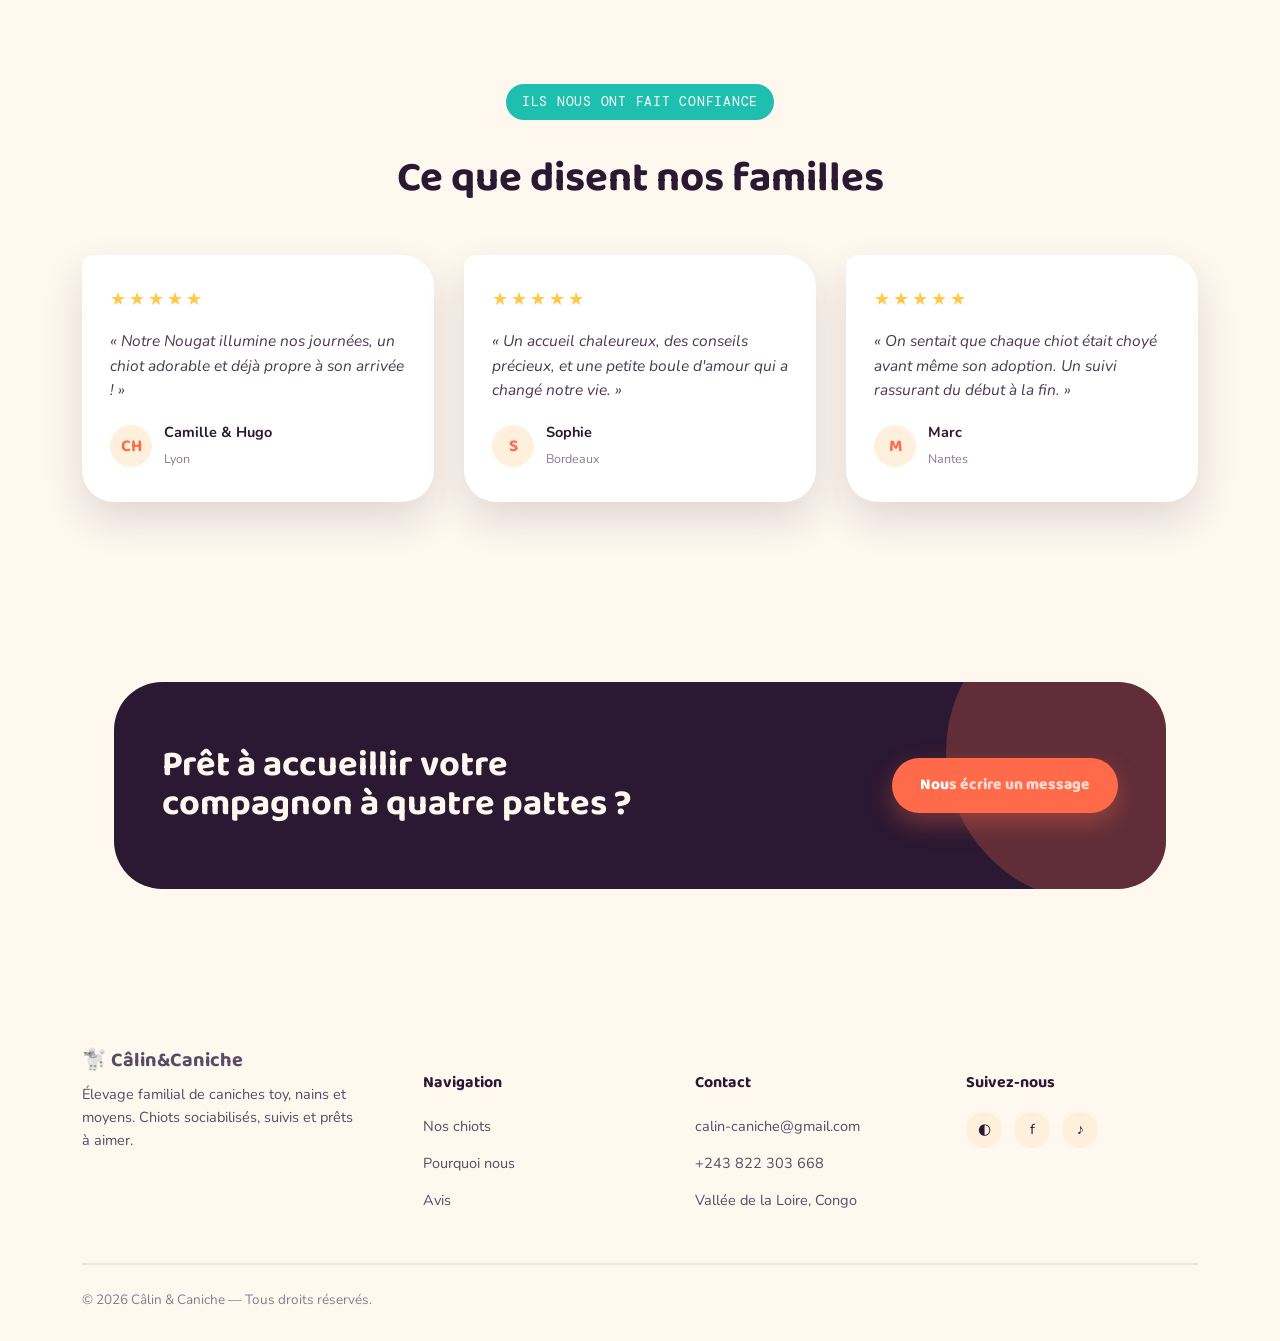
==== commit 6a303780: "integration de praline et de script" ====
--- a/index.html
+++ b/index.html
@@ -10,7 +10,7 @@
       href="https://fonts.googleapis.com/css2?family=Baloo+2:wght@500;600;700;800&family=Nunito:ital,wght@0,400;0,600;0,700;0,800;1,600&family=DM+Mono:wght@500&display=swap"
       rel="stylesheet"
     />
-    <link rel="stylesheet" href="style.css" />
+    <link rel="stylesheet" href="styles/style.css" />
   </head>
   <body>
     <header class="site">
@@ -91,16 +91,16 @@
               src="https://images.unsplash.com/photo-1535914191444-2a3b177956c7?fm=jpg&q=80&w=900&auto=format&fit=crop"
               alt="Chiot caniche roux abricot, langue tirée, plein de malice"
             /> -->
-            <img
+            <!-- <img
               src="https://tse1.explicit.bing.net/th/id/OIP.CbDaAPAIcUBhJoUq0YxvnAHaHa?r=0&pid=ImgDet&w=199&h=199&c=7&dpr=1,5&o=7&rm=3"
               alt=""
-            />
-            <!-- <video autoplay muted loop playsinline>
+            /> -->
+            <video autoplay muted loop playsinline>
               <source
                 src="https://www.pexels.com/download/video/19828344/"
                 type="video/mp4"
               />
-            </video> -->
+            </video>
           </div>
           <div class="hero-badge">
             <span class="num">🐾</span> 500+ familles<br />déjà comblées
@@ -150,9 +150,7 @@
                 <span class="chip">Câline</span><span class="chip">Joueuse</span
                 ><span class="chip">Sociable</span>
               </div>
-              <a
-                href="https://wa.me/243822303668?text=Bonjour,%20je%20suis%20intéressé%20par%20Praline.%20Est-elle%20toujours%20disponible%20?"
-                class="btn btn-dark"
+              <a href="praline.html" class="btn btn-dark"
                 >Faire sa connaissance</a
               >
             </div>
@@ -446,7 +444,7 @@
             <ul>
               <li>
                 <a href="mailto:contact@calin-caniche.fr"
-                  >contact@calin-caniche.fr</a
+                  >calin-caniche@gmail.com</a
                 >
               </li>
               <li><a href="tel:2438200000000">+243 822 303 668</a></li>
@@ -464,7 +462,7 @@
         </div>
         <div class="foot-bottom">
           <span>© 2026 Câlin & Caniche — Tous droits réservés.</span>
-          <span>Élevage déclaré · SIRET fictif à titre d'exemple</span>
+          <!-- <span>Élevage déclaré · SIRET fictif à titre d'exemple</span> -->
         </div>
       </div>
     </footer>
--- a/styles/style.css
+++ b/styles/style.css
@@ -0,0 +1,726 @@
+:root {
+  --cream: #fff8ef;
+  --cream-2: #ffefdd;
+  --plum: #2b1832;
+  --plum-2: #3e2452;
+  --coral: #ff6b4a;
+  --coral-dark: #e1502f;
+  --turquoise: #1fbfb0;
+  --turquoise-dark: #158e82;
+  --yellow: #ffc845;
+  --pink: #ff8fa6;
+  --ink: #2b1832;
+  --white: #ffffff;
+  --shadow: 0 18px 40px rgba(43, 24, 50, 0.14);
+}
+
+* {
+  box-sizing: border-box;
+}
+html {
+  scroll-behavior: smooth;
+}
+body {
+  margin: 0;
+  background: var(--cream);
+  /* background-color: white; */
+  color: var(--ink);
+  font-family: "Nunito", sans-serif;
+  font-size: 17px;
+  line-height: 1.6;
+  overflow-x: hidden;
+}
+h1,
+h2,
+h3,
+.logo {
+  font-family: "Baloo 2", sans-serif;
+  line-height: 1.1;
+  margin: 0;
+}
+a {
+  color: inherit;
+  text-decoration: none;
+}
+img {
+  max-width: 100%;
+  display: block;
+}
+.mono {
+  font-family: "DM Mono", monospace;
+}
+.wrap {
+  max-width: 1180px;
+  margin: 0 auto;
+  padding: 0 32px;
+}
+::selection {
+  background: var(--yellow);
+  color: var(--plum);
+}
+:focus-visible {
+  outline: 3px solid var(--turquoise);
+  outline-offset: 3px;
+}
+
+/* ---------- decorative paw pattern ---------- */
+.paw-bg {
+  position: absolute;
+  inset: 0;
+  pointer-events: none;
+  overflow: hidden;
+  z-index: 0;
+}
+.paw-bg svg {
+  position: absolute;
+  opacity: 0.1;
+}
+
+/* ---------- NAV ---------- */
+header.site {
+  position: sticky;
+  top: 0;
+  z-index: 50;
+  background: rgba(255, 248, 239, 0.88);
+  backdrop-filter: blur(10px);
+  border-bottom: 2px solid rgba(43, 24, 50, 0.06);
+  margin: 0;
+  padding: 0;
+}
+.nav {
+  display: flex;
+  align-items: center;
+  justify-content: space-between;
+  padding: 8px 32px;
+  max-width: 1180px;
+  margin: 0 auto;
+}
+.logo {
+  font-size: 24px;
+  font-weight: 700;
+  color: var(--plum);
+  display: flex;
+  align-items: center;
+  gap: 10px;
+  /* border: 1px solid black; */
+}
+.logo .dot {
+  color: var(--coral);
+}
+.logo img {
+  padding: 0;
+  margin: 0;
+  width: 80px;
+  height: 80px;
+  object-fit: contain;
+  padding-bottom: 10px;
+  /* border: 1px solid black; */
+}
+nav.links {
+  display: flex;
+  gap: 34px;
+  font-weight: 700;
+}
+nav.links a {
+  position: relative;
+  padding: 4px 0;
+}
+nav.links a::after {
+  content: "";
+  position: absolute;
+  left: 0;
+  bottom: -4px;
+  width: 0;
+  height: 3px;
+  background: var(--coral);
+  border-radius: 4px;
+  transition: width 0.25s ease;
+}
+nav.links a:hover::after {
+  width: 100%;
+}
+.btn {
+  display: inline-flex;
+  align-items: center;
+  justify-content: center;
+  gap: 8px;
+  padding: 13px 26px;
+  border-radius: 999px;
+  font-weight: 800;
+  font-family: "Baloo 2", sans-serif;
+  font-size: 15.5px;
+  border: 2px solid transparent;
+  cursor: pointer;
+  transition:
+    transform 0.18s ease,
+    box-shadow 0.18s ease;
+}
+.btn:hover {
+  transform: translateY(-3px);
+}
+.btn-coral {
+  background: var(--coral);
+  color: var(--white);
+  box-shadow: 0 10px 24px rgba(255, 107, 74, 0.35);
+}
+.btn-coral:hover {
+  box-shadow: 0 14px 30px rgba(255, 107, 74, 0.45);
+}
+.btn-outline {
+  background: transparent;
+  color: var(--plum);
+  border-color: var(--plum);
+}
+.btn-outline:hover {
+  background: var(--plum);
+  color: var(--white);
+}
+.btn-dark {
+  background: var(--plum);
+  color: var(--white);
+}
+.btn-dark:hover {
+  box-shadow: 0 14px 30px rgba(43, 24, 50, 0.35);
+}
+
+/* ---------- HERO ---------- */
+.hero {
+  position: relative;
+  padding: 88px 0 60px;
+  overflow: hidden;
+}
+.hero .wrap {
+  position: relative;
+  z-index: 2;
+  display: grid;
+  grid-template-columns: 1.05fr 0.95fr;
+  gap: 56px;
+  align-items: center;
+}
+.eyebrow {
+  display: inline-flex;
+  align-items: center;
+  gap: 8px;
+  background: var(--plum);
+  color: var(--yellow);
+  font-family: "DM Mono", monospace;
+  font-size: 12.5px;
+  letter-spacing: 0.06em;
+  padding: 8px 16px;
+  border-radius: 999px;
+  margin-bottom: 22px;
+  text-transform: uppercase;
+}
+.hero h1 {
+  font-size: clamp(38px, 5vw, 58px);
+  color: var(--plum);
+  font-weight: 800;
+  letter-spacing: -0.01em;
+}
+.hero h1 span {
+  color: var(--coral);
+}
+.hero p.lead {
+  font-size: 19px;
+  color: #4a3a52;
+  max-width: 480px;
+  margin: 22px 0 32px;
+}
+.hero .cta-row {
+  display: flex;
+  gap: 16px;
+  flex-wrap: wrap;
+}
+
+.hero-art {
+  position: relative;
+}
+.blob {
+  position: absolute;
+  width: 430px;
+  height: 430px;
+  border-radius: 44% 56% 62% 38% / 45% 45% 55% 55%;
+  background: var(--yellow);
+  top: -30px;
+  right: -30px;
+  z-index: 0;
+}
+.blob-2 {
+  position: absolute;
+  width: 160px;
+  height: 160px;
+  border-radius: 50%;
+  background: var(--turquoise);
+  bottom: -20px;
+  left: -10px;
+  z-index: 0;
+  opacity: 0.9;
+}
+.hero-photo {
+  position: relative;
+  z-index: 1;
+  border-radius: 40px 40px 12px 40px;
+  overflow: hidden;
+  box-shadow: var(--shadow);
+  border: 6px solid var(--white);
+}
+.hero-photo img {
+  width: 100%;
+  height: 460px;
+  object-fit: cover;
+}
+
+.hero-photo video {
+  width: 100%;
+  height: 460px;
+  object-fit: cover;
+}
+.hero-badge {
+  position: absolute;
+  z-index: 3;
+  bottom: -22px;
+  left: -22px;
+  background: var(--white);
+  border-radius: 20px;
+  padding: 16px 20px;
+  box-shadow: var(--shadow);
+  display: flex;
+  align-items: center;
+  gap: 12px;
+  font-family: "Baloo 2";
+  font-weight: 700;
+  color: var(--plum);
+}
+.hero-badge .num {
+  font-size: 26px;
+  color: var(--coral);
+}
+
+/* ---------- STAT STRIP ---------- */
+.stats {
+  background: var(--plum);
+  color: var(--cream);
+  padding: 30px 0;
+  margin-top: 40px;
+}
+.stats .wrap {
+  display: flex;
+  justify-content: space-between;
+  flex-wrap: wrap;
+  gap: 24px;
+  text-align: center;
+}
+.stats .item b {
+  display: block;
+  font-family: "Baloo 2";
+  font-size: 30px;
+  color: var(--yellow);
+  font-weight: 800;
+}
+.stats .item span {
+  font-size: 13.5px;
+  opacity: 0.85;
+  letter-spacing: 0.02em;
+}
+
+/* ---------- SECTION HEADERS ---------- */
+section {
+  padding: 90px 0;
+  position: relative;
+}
+.section-head {
+  max-width: 620px;
+  margin: 0 auto 52px;
+  text-align: center;
+}
+.section-head .eyebrow {
+  background: var(--turquoise);
+  color: var(--white);
+}
+.section-head h2 {
+  font-size: clamp(30px, 4vw, 42px);
+  color: var(--plum);
+  margin-top: 14px;
+}
+.section-head p {
+  color: #5b4a63;
+  margin-top: 12px;
+  font-size: 17px;
+}
+
+/* ---------- DOG CARDS ---------- */
+.dog-grid {
+  display: grid;
+  grid-template-columns: repeat(3, 1fr);
+  gap: 34px;
+}
+.dog-card {
+  position: relative;
+  background: var(--white);
+  border-radius: 32px 32px 12px 32px;
+  box-shadow: var(--shadow);
+  overflow: visible;
+  padding-bottom: 26px;
+  transition:
+    transform 0.25s ease,
+    box-shadow 0.25s ease;
+}
+.dog-card:hover {
+  transform: translateY(-8px);
+  box-shadow: 0 26px 50px rgba(43, 24, 50, 0.2);
+}
+.dog-photo {
+  position: relative;
+  border-radius: 32px 32px 0 0;
+  overflow: hidden;
+  height: 260px;
+}
+.dog-photo img {
+  width: 100%;
+  height: 100%;
+  object-fit: cover;
+  transition: transform 0.5s ease;
+}
+.dog-card:hover .dog-photo img {
+  transform: scale(1.06);
+}
+
+.tag-price {
+  position: absolute;
+  top: -16px;
+  right: 22px;
+  z-index: 4;
+  background: var(--yellow);
+  color: var(--plum);
+  padding: 10px 18px 10px 26px;
+  font-family: "DM Mono", monospace;
+  font-weight: 500;
+  font-size: 15px;
+  border-radius: 6px 16px 16px 6px;
+  transform: rotate(5deg);
+  box-shadow: 0 8px 18px rgba(0, 0, 0, 0.18);
+}
+.tag-price::before {
+  content: "";
+  position: absolute;
+  left: 9px;
+  top: 50%;
+  transform: translateY(-50%);
+  width: 7px;
+  height: 7px;
+  border-radius: 50%;
+  background: var(--cream);
+  box-shadow: inset 0 0 0 2px var(--plum-2);
+}
+
+.ribbon {
+  position: absolute;
+  top: 16px;
+  left: -8px;
+  z-index: 4;
+  background: var(--coral);
+  color: var(--white);
+  font-family: "Baloo 2";
+  font-weight: 700;
+  font-size: 13px;
+  padding: 6px 16px 6px 14px;
+  border-radius: 0 8px 8px 0;
+  box-shadow: 0 6px 14px rgba(0, 0, 0, 0.2);
+}
+.ribbon::after {
+  content: "";
+  position: absolute;
+  left: 0;
+  top: 100%;
+  border-width: 6px 4px 0 0;
+  border-style: solid;
+  border-color: var(--coral-dark) transparent transparent transparent;
+}
+
+.dog-body {
+  padding: 22px 26px 0;
+}
+.dog-name-row {
+  display: flex;
+  justify-content: space-between;
+  align-items: baseline;
+}
+.dog-name {
+  font-family: "Baloo 2";
+  font-size: 24px;
+  font-weight: 700;
+  color: var(--plum);
+}
+.dog-sex {
+  font-size: 13px;
+  color: var(--turquoise-dark);
+  font-weight: 800;
+}
+.dog-meta {
+  font-size: 14.5px;
+  color: #6a5972;
+  margin-top: 4px;
+}
+.chip-row {
+  display: flex;
+  flex-wrap: wrap;
+  gap: 8px;
+  margin: 14px 0 18px;
+}
+.chip {
+  background: var(--cream-2);
+  color: var(--plum);
+  font-size: 12.5px;
+  font-weight: 800;
+  padding: 6px 12px;
+  border-radius: 999px;
+}
+.dog-body .btn {
+  width: 100%;
+  padding: 12px;
+  font-size: 14.5px;
+}
+
+/* ---------- FEATURES ---------- */
+.features {
+  background: var(--turquoise);
+  border-radius: 48px;
+  margin: 0 32px;
+  padding: 70px 48px;
+  color: var(--white);
+}
+.features .section-head h2,
+.features .section-head p {
+  color: var(--white);
+}
+.features .section-head .eyebrow {
+  background: var(--plum);
+  color: var(--yellow);
+}
+.feat-grid {
+  display: grid;
+  grid-template-columns: repeat(3, 1fr);
+  gap: 30px;
+}
+.feat-card {
+  background: rgba(255, 255, 255, 0.12);
+  border: 2px solid rgba(255, 255, 255, 0.25);
+  border-radius: 26px;
+  padding: 32px 26px;
+  backdrop-filter: blur(4px);
+}
+.feat-icon {
+  width: 54px;
+  height: 54px;
+  border-radius: 16px;
+  background: var(--yellow);
+  display: flex;
+  align-items: center;
+  justify-content: center;
+  margin-bottom: 18px;
+}
+.feat-card h3 {
+  font-family: "Baloo 2";
+  font-size: 21px;
+  margin-bottom: 10px;
+}
+.feat-card p {
+  font-size: 15px;
+  opacity: 0.92;
+}
+
+/* ---------- TESTIMONIALS ---------- */
+.testi-grid {
+  display: grid;
+  grid-template-columns: repeat(3, 1fr);
+  gap: 30px;
+}
+.testi-card {
+  background: var(--white);
+  border-radius: 12px 32px 32px 32px;
+  padding: 30px 28px;
+  box-shadow: var(--shadow);
+  position: relative;
+}
+.testi-card .stars {
+  color: var(--yellow);
+  font-size: 18px;
+  letter-spacing: 3px;
+  margin-bottom: 14px;
+}
+.testi-card p.quote {
+  font-size: 15.5px;
+  color: #4a3a52;
+  font-style: italic;
+}
+.testi-who {
+  margin-top: 18px;
+  display: flex;
+  align-items: center;
+  gap: 12px;
+}
+.testi-avatar {
+  width: 42px;
+  height: 42px;
+  border-radius: 50%;
+  background: var(--cream-2);
+  display: flex;
+  align-items: center;
+  justify-content: center;
+  font-family: "Baloo 2";
+  font-weight: 700;
+  color: var(--coral);
+}
+.testi-who b {
+  display: block;
+  font-size: 14.5px;
+  color: var(--plum);
+}
+.testi-who span {
+  font-size: 12.5px;
+  color: #8a7a91;
+}
+
+/* ---------- CTA BANNER ---------- */
+.cta-banner {
+  background: var(--plum);
+  border-radius: 48px;
+  margin: 0 32px;
+  padding: 64px 48px;
+  display: flex;
+  align-items: center;
+  justify-content: space-between;
+  gap: 30px;
+  flex-wrap: wrap;
+  color: var(--cream);
+  position: relative;
+  overflow: hidden;
+}
+.cta-banner h2 {
+  font-size: clamp(26px, 3.4vw, 36px);
+  max-width: 520px;
+}
+.cta-banner .blob-3 {
+  position: absolute;
+  width: 300px;
+  height: 300px;
+  border-radius: 50%;
+  background: var(--coral);
+  opacity: 0.25;
+  right: -80px;
+  top: -80px;
+}
+
+/* ---------- FOOTER ---------- */
+footer {
+  padding: 70px 0 30px;
+}
+.foot-grid {
+  display: grid;
+  grid-template-columns: 1.3fr 1fr 1fr 1fr;
+  gap: 40px;
+  margin-bottom: 50px;
+}
+.foot-grid h4 {
+  font-family: "Baloo 2";
+  color: var(--plum);
+  margin-bottom: 16px;
+  font-size: 16px;
+}
+.foot-grid ul {
+  list-style: none;
+  padding: 0;
+  margin: 0;
+  display: flex;
+  flex-direction: column;
+  gap: 10px;
+}
+.foot-grid a {
+  color: #5b4a63;
+  font-size: 14.5px;
+}
+.foot-grid a:hover {
+  color: var(--coral);
+}
+.foot-desc {
+  color: #5b4a63;
+  font-size: 14.5px;
+  max-width: 280px;
+  margin-top: 12px;
+}
+.foot-bottom {
+  border-top: 2px solid rgba(43, 24, 50, 0.08);
+  padding-top: 24px;
+  display: flex;
+  justify-content: space-between;
+  flex-wrap: wrap;
+  gap: 12px;
+  font-size: 13.5px;
+  color: #8a7a91;
+}
+.social-row {
+  display: flex;
+  gap: 12px;
+}
+.social-row a {
+  width: 36px;
+  height: 36px;
+  border-radius: 50%;
+  background: var(--cream-2);
+  display: flex;
+  align-items: center;
+  justify-content: center;
+  color: var(--plum);
+}
+.social-row a:hover {
+  background: var(--coral);
+  color: var(--white);
+}
+
+/* ---------- RESPONSIVE ---------- */
+@media (max-width: 980px) {
+  .hero .wrap {
+    grid-template-columns: 1fr;
+  }
+  .hero-art {
+    order: -1;
+    max-width: 460px;
+    margin: 0 auto;
+  }
+  .dog-grid,
+  .feat-grid,
+  .testi-grid {
+    grid-template-columns: repeat(2, 1fr);
+  }
+  .foot-grid {
+    grid-template-columns: 1fr 1fr;
+  }
+  .features,
+  .cta-banner {
+    margin: 0 16px;
+    padding: 50px 26px;
+  }
+}
+@media (max-width: 335px) {
+  nav.links {
+    display: none;
+  }
+  .wrap {
+    padding: 0 20px;
+  }
+  .dog-grid,
+  .feat-grid,
+  .testi-grid {
+    grid-template-columns: 1fr;
+  }
+  .stats .wrap {
+    justify-content: center;
+  }
+  .foot-grid {
+    grid-template-columns: 1fr;
+  }
+  .cta-banner {
+    flex-direction: column;
+    text-align: center;
+  }
+}
